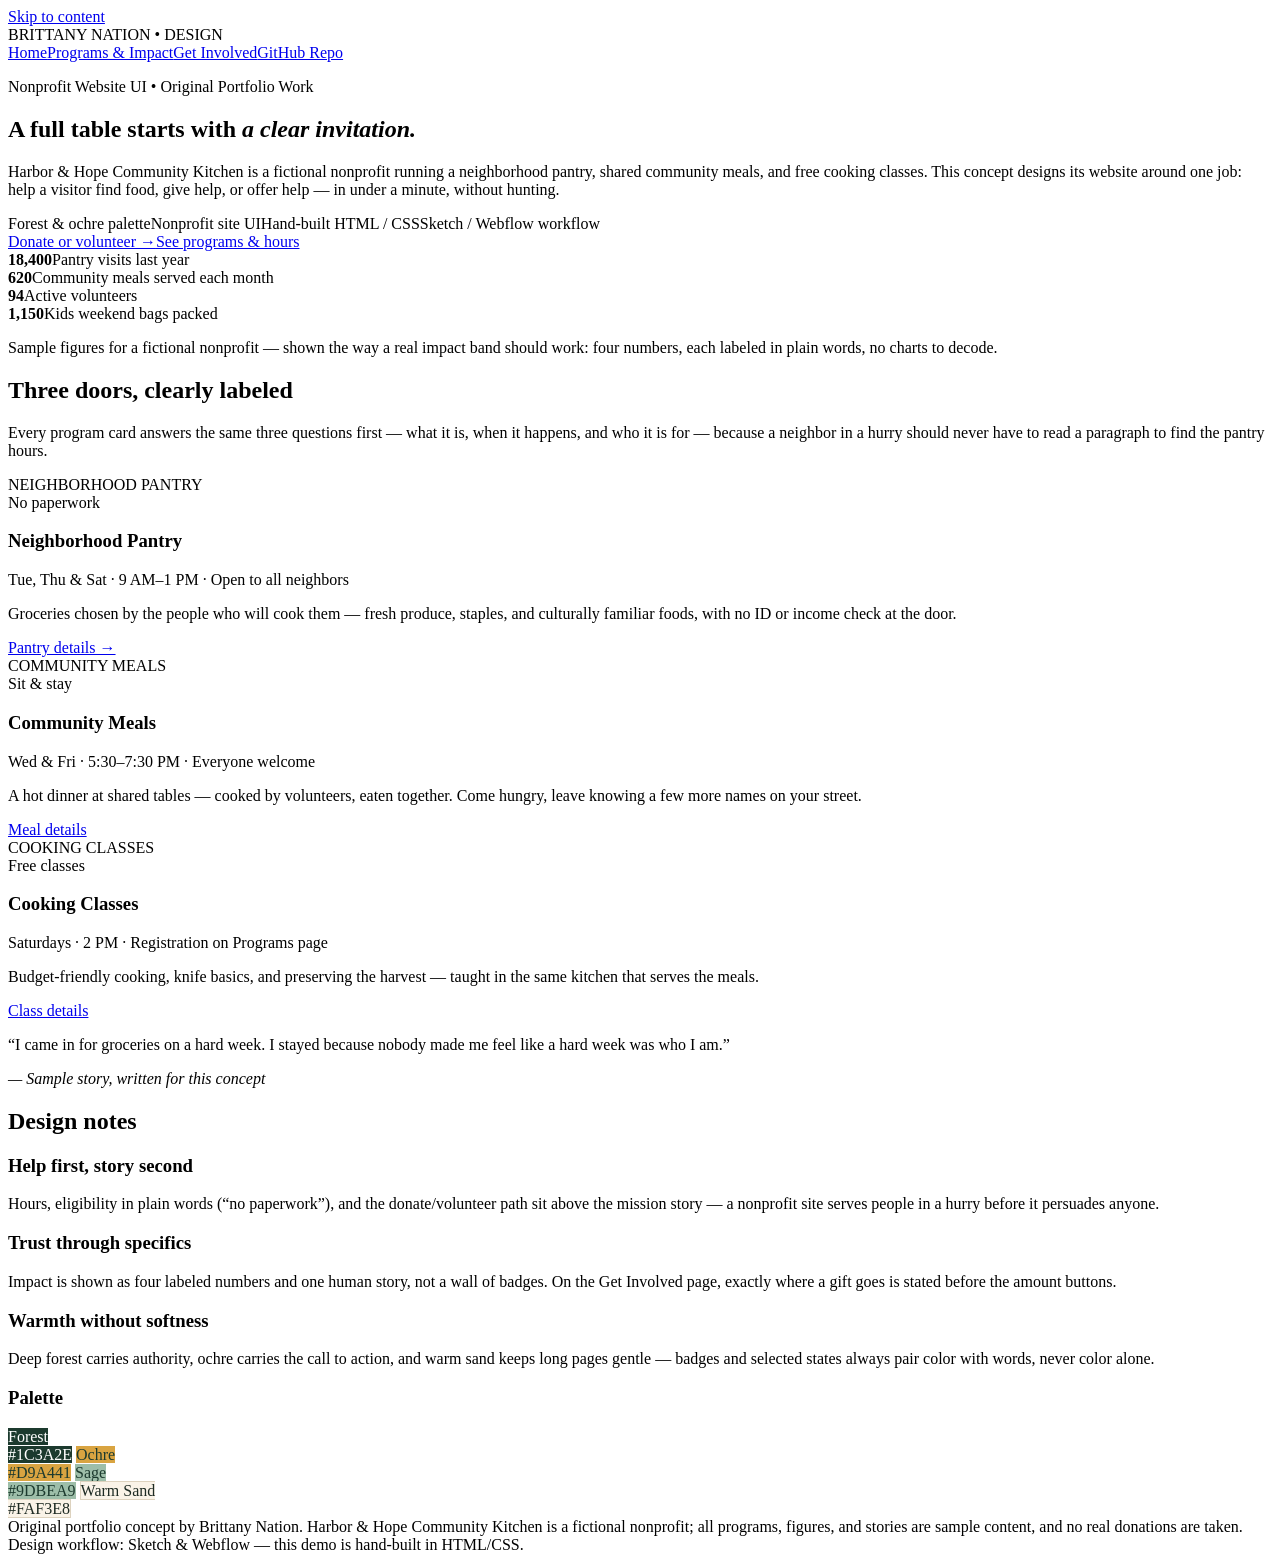
==== index.html @ 797d6e7e "Add index.html — Harbor & Hope nonprofit site concept" ====
<!doctype html>
<html lang="en">
<head>
<meta charset="utf-8">
<meta name="viewport" content="width=device-width, initial-scale=1">
<title>Harbor &amp; Hope Community Kitchen — Nonprofit Site UI Concept | Brittany Nation</title>
<meta name="description" content="Harbor & Hope is an original nonprofit website UI concept for a fictional community kitchen and food pantry: programs, impact, and clear ways to give or volunteer — in forest green, ochre, and warm sand.">
<meta property="og:type" content="website">
<meta property="og:title" content="Harbor & Hope Community Kitchen — Nonprofit Site UI Concept | Brittany Nation">
<meta property="og:description" content="An original nonprofit site concept — programs, impact stories, and donate/volunteer paths in forest, ochre & warm sand. Designed by Brittany Nation (Sketch / Webflow workflow, hand-built HTML/CSS).">
<meta property="og:url" content="https://brittanynation.github.io/nonprofit-community-site/">
<meta property="og:image" content="https://brittanynation.github.io/nonprofit-community-site/og-image.png">
<meta property="og:image:width" content="1200">
<meta property="og:image:height" content="627">
<meta name="twitter:card" content="summary_large_image">
<meta name="twitter:title" content="Harbor & Hope Community Kitchen — Nonprofit Site UI Concept | Brittany Nation">
<meta name="twitter:description" content="Nonprofit website UI concept for a fictional community kitchen. Forest, ochre & warm sand. Original portfolio work by Brittany Nation.">
<meta name="twitter:image" content="https://brittanynation.github.io/nonprofit-community-site/og-image.png">
<link rel="stylesheet" href="styles.css">
</head>
<body>
<a class="skip" href="#main">Skip to content</a>
<header class="topbar"><div class="wrap"><div class="brand">BRITTANY NATION <span>• DESIGN</span></div><nav class="nav" aria-label="Project"><a href="index.html" aria-current="page">Home</a><a href="programs.html">Programs &amp; Impact</a><a href="get-involved.html">Get Involved</a><a href="https://github.com/BrittanyNation/nonprofit-community-site">GitHub Repo</a></nav></div></header>
<main id="main"><div class="wrap">
  <section class="hero">
    <p class="eyebrow">Nonprofit Website UI • Original Portfolio Work</p>
    <h1>A full table starts with <em>a clear invitation.</em></h1>
    <p class="lede">Harbor &amp; Hope Community Kitchen is a fictional nonprofit running a neighborhood pantry, shared community meals, and free cooking classes. This concept designs its website around one job: help a visitor find food, give help, or offer help — in under a minute, without hunting.</p>
    <div class="pills"><span class="pill">Forest &amp; ochre palette</span><span class="pill">Nonprofit site UI</span><span class="pill">Hand-built HTML / CSS</span><span class="pill">Sketch / Webflow workflow</span></div>
    <div class="cta-row"><a class="btn btn-ochre" href="get-involved.html">Donate or volunteer →</a><a class="btn btn-ghost" href="programs.html">See programs &amp; hours</a></div>
  </section>

  <section aria-label="Impact at a glance">
    <div class="stats">
      <div class="stat"><strong>18,400</strong><span>Pantry visits last year</span></div>
      <div class="stat"><strong>620</strong><span>Community meals served each month</span></div>
      <div class="stat"><strong>94</strong><span>Active volunteers</span></div>
      <div class="stat"><strong>1,150</strong><span>Kids weekend bags packed</span></div>
    </div>
    <p class="hint">Sample figures for a fictional nonprofit — shown the way a real impact band should work: four numbers, each labeled in plain words, no charts to decode.</p>
  </section>

  <section aria-label="Programs preview">
    <h2 style="color:var(--forest)">Three doors, clearly labeled</h2>
    <p class="hint">Every program card answers the same three questions first — what it is, when it happens, and who it is for — because a neighbor in a hurry should never have to read a paragraph to find the pantry hours.</p>
    <div class="grid3">
      <article class="card">
        <div class="card-visual v-pantry">NEIGHBORHOOD PANTRY</div>
        <div class="card-body"><span class="badge">No paperwork</span><h3>Neighborhood Pantry</h3><p class="meta">Tue, Thu &amp; Sat · 9 AM–1 PM · Open to all neighbors</p><p>Groceries chosen by the people who will cook them — fresh produce, staples, and culturally familiar foods, with no ID or income check at the door.</p><a class="btn btn-primary" href="programs.html">Pantry details →</a></div>
      </article>
      <article class="card">
        <div class="card-visual v-meals">COMMUNITY MEALS</div>
        <div class="card-body"><span class="badge badge-green">Sit &amp; stay</span><h3>Community Meals</h3><p class="meta">Wed &amp; Fri · 5:30–7:30 PM · Everyone welcome</p><p>A hot dinner at shared tables — cooked by volunteers, eaten together. Come hungry, leave knowing a few more names on your street.</p><a class="btn btn-ghost" href="programs.html">Meal details</a></div>
      </article>
      <article class="card">
        <div class="card-visual v-classes">COOKING CLASSES</div>
        <div class="card-body"><span class="badge badge-green">Free classes</span><h3>Cooking Classes</h3><p class="meta">Saturdays · 2 PM · Registration on Programs page</p><p>Budget-friendly cooking, knife basics, and preserving the harvest — taught in the same kitchen that serves the meals.</p><a class="btn btn-ghost" href="programs.html">Class details</a></div>
      </article>
    </div>
  </section>

  <section aria-label="Story">
    <div class="story"><p>“I came in for groceries on a hard week. I stayed because nobody made me feel like a hard week was who I am.”</p><cite>— Sample story, written for this concept</cite></div>
  </section>

  <section aria-label="Design notes">
    <h2 style="color:var(--forest)">Design notes</h2>
    <div class="notes">
      <div class="note"><h3>Help first, story second</h3><p>Hours, eligibility in plain words (“no paperwork”), and the donate/volunteer path sit above the mission story — a nonprofit site serves people in a hurry before it persuades anyone.</p></div>
      <div class="note"><h3>Trust through specifics</h3><p>Impact is shown as four labeled numbers and one human story, not a wall of badges. On the Get Involved page, exactly where a gift goes is stated before the amount buttons.</p></div>
      <div class="note"><h3>Warmth without softness</h3><p>Deep forest carries authority, ochre carries the call to action, and warm sand keeps long pages gentle — badges and selected states always pair color with words, never color alone.</p></div>
    </div>
    <h3 style="color:var(--forest)">Palette</h3>
    <div class="swatch">
      <span style="background:#1C3A2E;color:#fff">Forest<br>#1C3A2E</span>
      <span style="background:#D9A441;color:#1C3A2E">Ochre<br>#D9A441</span>
      <span style="background:#9DBEA9;color:#1C3A2E">Sage<br>#9DBEA9</span>
      <span style="background:#FAF3E8;border:1px solid #DDD2BE;color:#1E2B24">Warm Sand<br>#FAF3E8</span>
    </div>
  </section>
</div></main>
<footer><div class="wrap">Original portfolio concept by Brittany Nation. Harbor &amp; Hope Community Kitchen is a fictional nonprofit; all programs, figures, and stories are sample content, and no real donations are taken. Design workflow: Sketch &amp; Webflow — this demo is hand-built in HTML/CSS.</div></footer>
</body>
</html>
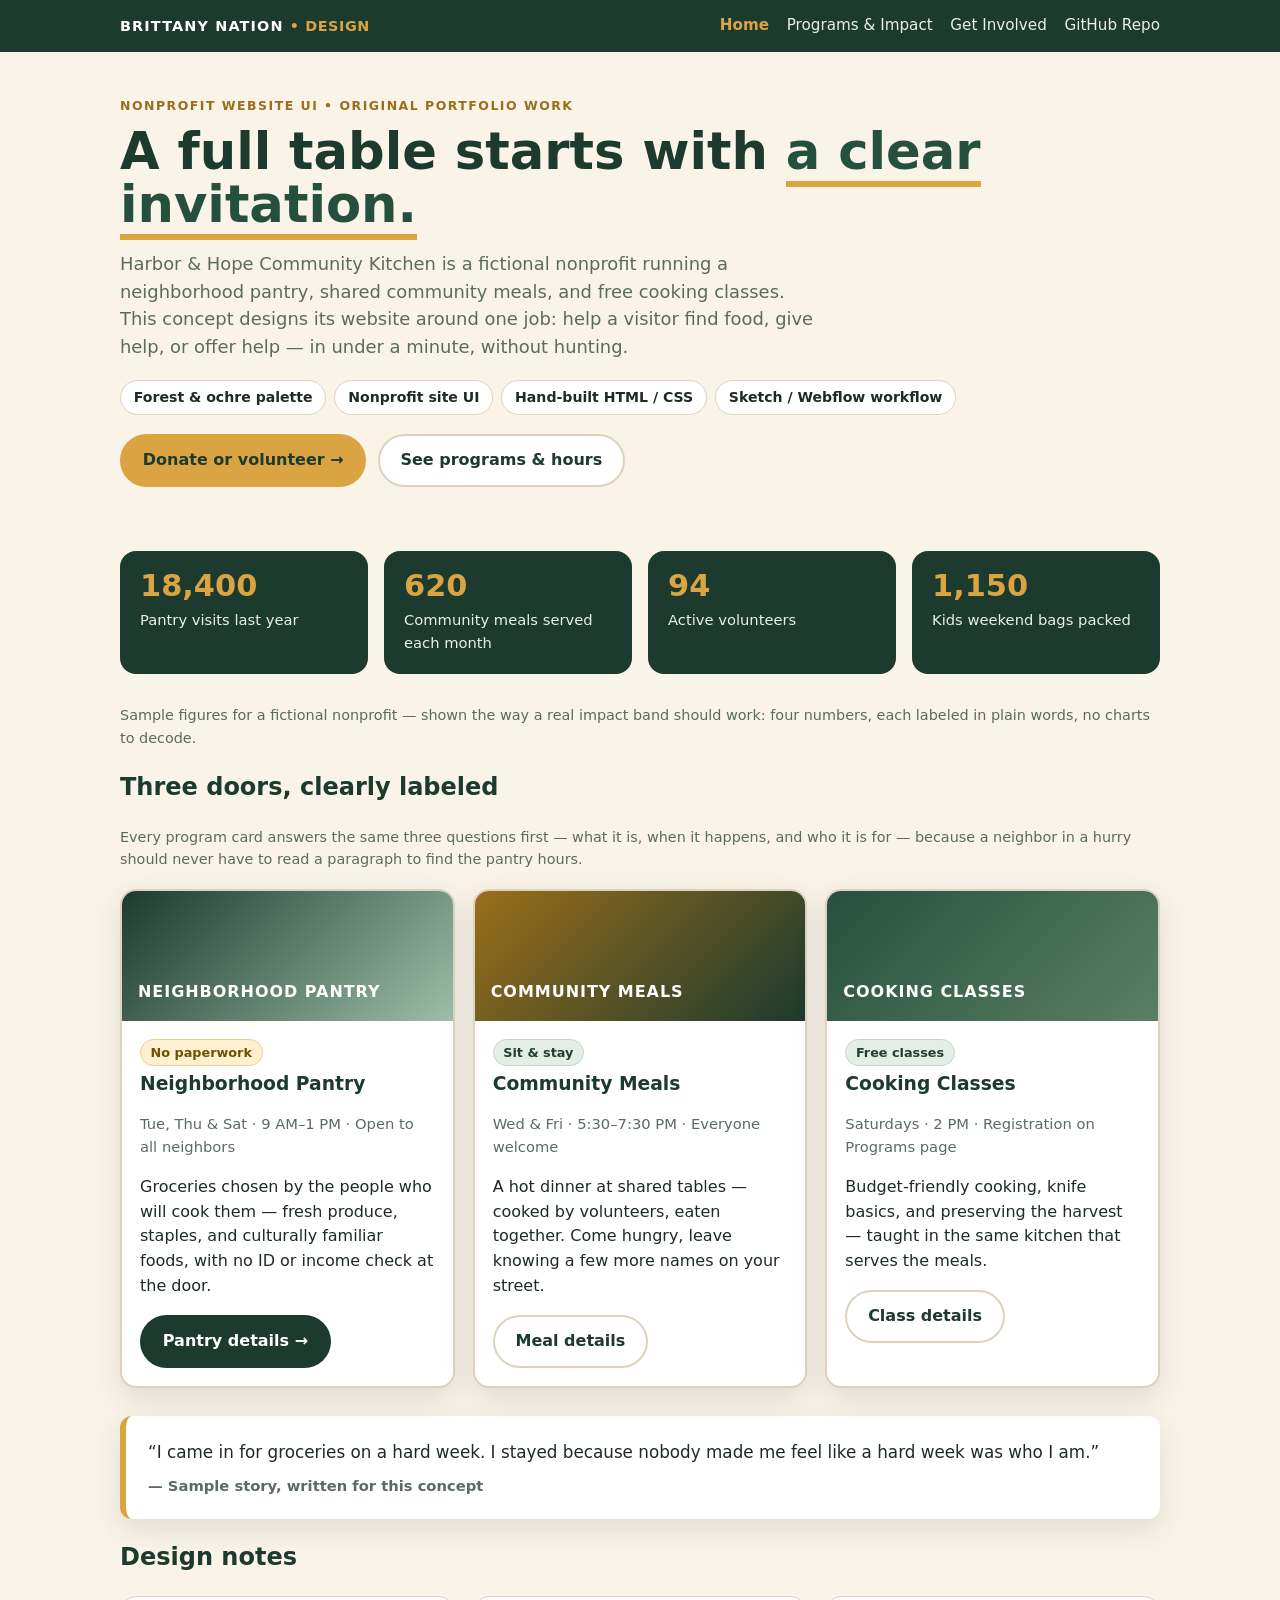
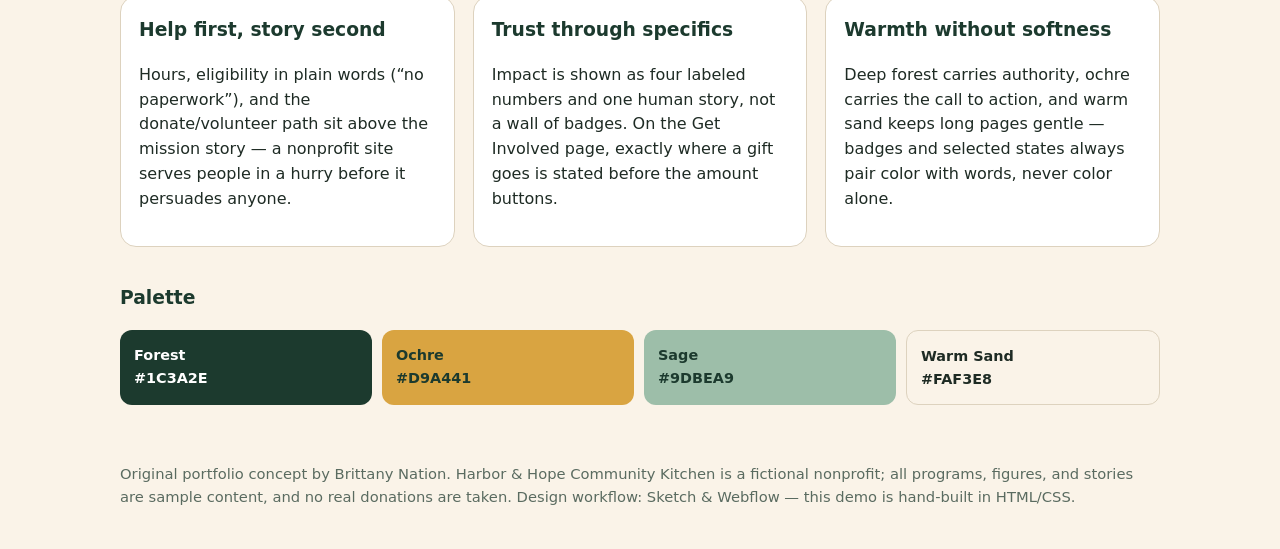
==== commit 77c2a4dd: "Make site fully functional: working client-side JavaScript" ====
--- a/index.html
+++ b/index.html
@@ -80,5 +80,6 @@
   </section>
 </div></main>
 <footer><div class="wrap">Original portfolio concept by Brittany Nation. Harbor &amp; Hope Community Kitchen is a fictional nonprofit; all programs, figures, and stories are sample content, and no real donations are taken. Design workflow: Sketch &amp; Webflow — this demo is hand-built in HTML/CSS.</div></footer>
+<script src="involved.js"></script>
 </body>
 </html>
--- a/styles.css
+++ b/styles.css
@@ -0,0 +1,78 @@
+:root{
+  --forest:#1C3A2E; --forest2:#26503E; --ochre:#D9A441; --ochre-dark:#9A6E1A;
+  --sage:#9DBEA9; --sage-light:#E3EFE6; --sand:#FAF3E8; --white:#fff; --ink:#1E2B24; --muted:#5A6B60;
+  --line:#DDD2BE; --radius:16px; --shadow:0 10px 30px rgba(28,58,46,.12);
+}
+*{box-sizing:border-box}
+body{margin:0;font-family:system-ui,-apple-system,Segoe UI,Roboto,Helvetica,Arial,sans-serif;background:var(--sand);color:var(--ink);line-height:1.55}
+a{color:var(--forest2)}
+.skip{position:absolute;left:-999px;top:0;background:var(--forest);color:#fff;padding:.6rem 1rem;z-index:10}
+.skip:focus{left:1rem;top:1rem}
+.wrap{max-width:1080px;margin:0 auto;padding:0 20px}
+.topbar{background:var(--forest);color:#fff}
+.topbar .wrap{display:flex;justify-content:space-between;align-items:center;padding:14px 20px;gap:1rem;flex-wrap:wrap}
+.brand{font-weight:800;letter-spacing:.08em;font-size:.9rem}
+.brand span{color:var(--ochre);font-weight:600;letter-spacing:.04em}
+.nav{display:flex;gap:1.1rem;flex-wrap:wrap}
+.nav a{color:#EAF0E8;text-decoration:none;font-size:.95rem}
+.nav a[aria-current]{color:var(--ochre);font-weight:700}
+.hero{padding:44px 0 10px}
+.eyebrow{color:var(--ochre-dark);font-weight:800;letter-spacing:.12em;text-transform:uppercase;font-size:.78rem;margin:0 0 .6rem}
+h1{font-size:clamp(2rem,5vw,3.2rem);line-height:1.05;margin:.2rem 0 1rem;color:var(--forest)}
+h1 em{color:var(--forest2);font-style:normal;border-bottom:6px solid var(--ochre)}
+.lede{font-size:1.12rem;color:var(--muted);max-width:700px}
+.pills{display:flex;gap:.5rem;flex-wrap:wrap;margin:1.2rem 0}
+.pill{background:#fff;border:1px solid var(--line);border-radius:999px;padding:.35rem .8rem;font-size:.88rem;font-weight:600}
+.btn{display:inline-block;text-decoration:none;border-radius:999px;padding:.75rem 1.3rem;font-weight:800;border:2px solid transparent}
+.btn-primary{background:var(--forest);color:#fff}
+.btn-primary:hover{background:var(--forest2)}
+.btn-ochre{background:var(--ochre);color:var(--forest)}
+.btn-ghost{background:#fff;color:var(--forest);border-color:var(--line)}
+.cta-row{display:flex;gap:.7rem;flex-wrap:wrap;margin:1rem 0 2rem}
+.stats{display:grid;grid-template-columns:repeat(4,1fr);gap:16px;margin:22px 0 30px}
+@media(max-width:860px){.stats{grid-template-columns:repeat(2,1fr)}}
+@media(max-width:480px){.stats{grid-template-columns:1fr}}
+.stat{background:var(--forest);color:#fff;border-radius:var(--radius);padding:20px}
+.stat strong{display:block;font-size:1.9rem;line-height:1;color:var(--ochre)}
+.stat span{display:block;margin-top:.45rem;font-size:.92rem;color:#EAF0E8}
+.grid3{display:grid;grid-template-columns:repeat(3,1fr);gap:18px;margin:18px 0 28px}
+@media(max-width:860px){.grid3{grid-template-columns:1fr}}
+.card{background:#fff;border:2px solid var(--line);border-radius:var(--radius);overflow:hidden;box-shadow:var(--shadow)}
+.card-visual{height:130px;display:flex;align-items:flex-end;padding:16px;color:#fff;font-weight:800;letter-spacing:.06em}
+.v-pantry{background:linear-gradient(135deg,var(--forest),var(--sage))}
+.v-meals{background:linear-gradient(135deg,#9A6E1A,var(--forest))}
+.v-classes{background:linear-gradient(135deg,var(--forest2),#5B7F63)}
+.card-body{padding:18px}
+.card-body h3{margin:.2rem 0 .4rem;color:var(--forest)}
+.meta{color:var(--muted);font-size:.92rem}
+.badge{display:inline-block;background:#FDF0D0;color:#6B5200;border:1px solid #E9CF8A;border-radius:999px;padding:.18rem .6rem;font-size:.8rem;font-weight:800}
+.badge-green{background:var(--sage-light);color:#23402F;border-color:#BFD6C6}
+.layout{display:grid;grid-template-columns:1.6fr .9fr;gap:20px;align-items:start;margin:18px 0 32px}
+@media(max-width:860px){.layout{grid-template-columns:1fr}}
+.panel{background:#fff;border:1px solid var(--line);border-radius:var(--radius);padding:22px;box-shadow:var(--shadow)}
+.panel h2,.panel h3{color:var(--forest);margin-top:0}
+.field{margin:0 0 16px}
+label{font-weight:700;display:block;margin-bottom:.35rem}
+input,select,textarea{width:100%;padding:.7rem .8rem;border:1.5px solid var(--line);border-radius:10px;font:inherit;background:#fff}
+input:focus,select:focus,textarea:focus{outline:3px solid rgba(217,164,65,.4);border-color:var(--ochre)}
+.hint{color:var(--muted);font-size:.9rem}
+.row2{display:grid;grid-template-columns:1fr 1fr;gap:14px}
+@media(max-width:560px){.row2{grid-template-columns:1fr}}
+.amounts{display:grid;grid-template-columns:repeat(3,1fr);gap:10px;margin:10px 0 16px}
+.amount{border:2px solid var(--line);border-radius:12px;padding:14px;text-align:center;background:#fff;font-weight:800;color:var(--forest)}
+.amount.selected{border-color:var(--ochre);background:#FDF6DC;outline:3px solid rgba(217,164,65,.25)}
+.amount small{display:block;font-weight:600;color:var(--muted);font-size:.82rem;margin-top:.2rem}
+.story{background:#fff;border-left:6px solid var(--ochre);border-radius:12px;padding:20px 22px;margin:18px 0;box-shadow:var(--shadow)}
+.story p{margin:.2rem 0 .6rem;font-size:1.05rem}
+.story cite{color:var(--muted);font-style:normal;font-weight:700;font-size:.92rem}
+table{width:100%;border-collapse:collapse}
+th,td{text-align:left;padding:.65rem;border-bottom:1px solid var(--line)}
+th{color:var(--forest)}
+.notes{display:grid;grid-template-columns:repeat(3,1fr);gap:18px;margin:10px 0 36px}
+@media(max-width:860px){.notes{grid-template-columns:1fr}}
+.note{background:#fff;border:1px solid var(--line);border-radius:var(--radius);padding:18px}
+.note h3{margin-top:0;color:var(--forest)}
+.swatch{display:flex;gap:10px;flex-wrap:wrap;margin:12px 0 30px}
+.swatch span{flex:1;min-width:140px;border-radius:12px;padding:14px;font-weight:800;font-size:.9rem}
+.notice{background:#FDF6DC;border:1px solid #E9CF8A;border-radius:12px;padding:14px 16px}
+footer{padding:28px 0 40px;color:var(--muted);font-size:.92rem}
